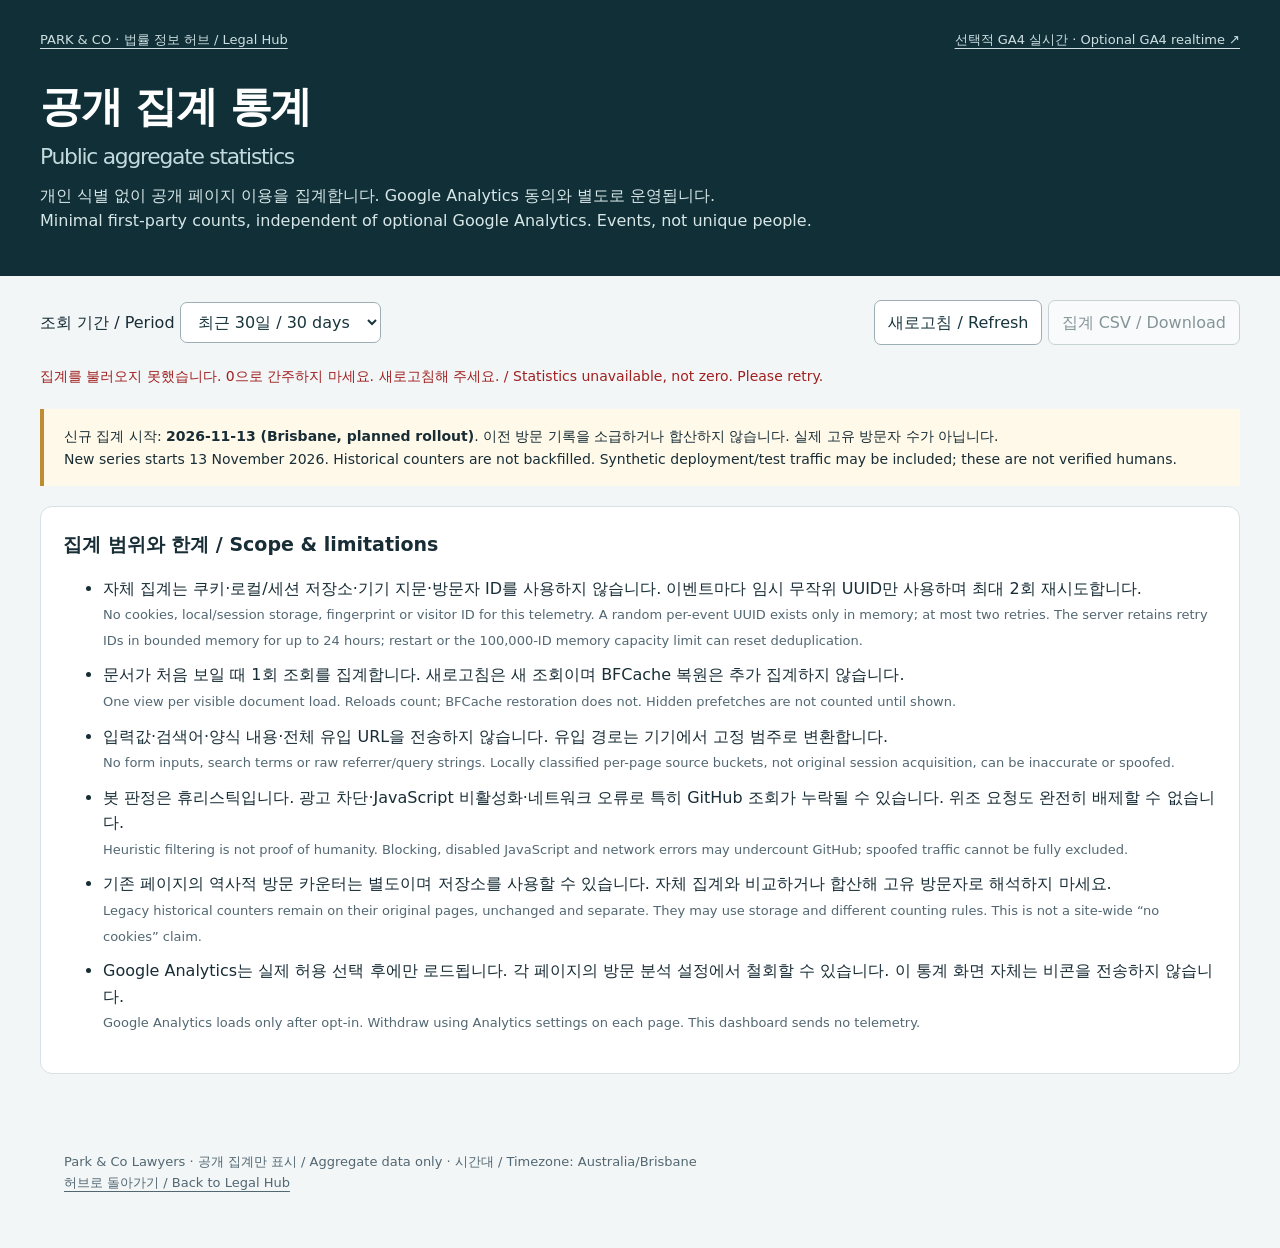
==== analytics/index.html @ 556d4038 "Add private aggregate telemetry and bilingual public statistics" ====
<!doctype html>
<html lang="ko"><head><meta charset="utf-8"><meta name="viewport" content="width=device-width,initial-scale=1"><meta name="robots" content="noindex"><meta name="referrer" content="no-referrer"><title>공개 집계 통계 | Park & Co Public Statistics</title><style>
:root{font:16px/1.6 system-ui,-apple-system,sans-serif;color:#182d36;background:#f3f6f7;--teal:#126658;--muted:#526772}*{box-sizing:border-box}body{margin:0}header{background:#102f37;color:#fff;padding:30px max(24px,calc((100vw - 1200px)/2)) 42px}a{color:inherit;text-underline-offset:4px}header nav{display:flex;justify-content:space-between;gap:20px;font-size:13px;color:#cedfe2}h1{font-size:clamp(27px,4vw,42px);line-height:1.25;margin:30px 0 12px;letter-spacing:-.03em}h1 small{display:block;font-weight:400;font-size:.52em;color:#c3dbdf;margin-top:10px}header p{max-width:900px;color:#d7e7e8;margin:0}main{max-width:1248px;margin:auto;padding:24px}h2{font-size:19px;margin:0 0 16px}h3{font-size:17px}.toolbar{display:flex;flex-wrap:wrap;justify-content:space-between;align-items:center;gap:12px;margin-bottom:20px}select,button{font:inherit;border:1px solid #9dafb5;border-radius:7px;padding:9px 13px;background:white;color:#18353c;cursor:pointer}button:disabled{opacity:.5;cursor:default}:focus-visible{outline:3px solid #168bca;outline-offset:3px}.status{color:var(--muted);font-size:14px;min-height:24px}.cards{display:grid;grid-template-columns:repeat(4,1fr);gap:16px}.card,.panel{background:white;border:1px solid #d7e2e6;border-radius:12px;padding:22px}.card .label{font-size:14px;min-height:44px}.en{display:block;color:var(--muted);font-size:12px}.metric{font-variant-numeric:tabular-nums;font-size:36px;font-weight:750;line-height:1.4;color:var(--teal);margin:10px 0}.card p{font-size:12px;color:var(--muted);margin:0}.panel{margin-top:20px}.grid{display:grid;grid-template-columns:1fr 1fr;gap:20px}.notice{border-left:4px solid #be8c31;background:#fff9e9;padding:16px 20px;font-size:14px;margin:20px 0}.table-wrap{overflow:auto}table{border-collapse:collapse;width:100%;font-size:13px}caption{text-align:left;color:var(--muted);padding:0 0 12px}th,td{padding:10px 9px;text-align:left;border-bottom:1px solid #e2e9ec;overflow-wrap:anywhere}th{color:#38535c;background:#f6f9fa}td:last-child,th:last-child{text-align:right;font-variant-numeric:tabular-nums}svg{width:100%;height:210px;display:block}details{margin-top:18px}summary{cursor:pointer;font-weight:650}li{margin:10px 0}.empty{padding:22px;color:var(--muted)}footer{max-width:1200px;margin:30px auto;padding:24px;color:var(--muted);font-size:13px}.subtle{font-size:13px;color:var(--muted)}.error{color:#a02020}#data[hidden]{display:none}@media(max-width:800px){.cards{grid-template-columns:1fr 1fr}.grid{grid-template-columns:1fr}main{padding:16px}.card,.panel{padding:17px}}@media(max-width:440px){.cards{gap:10px}.metric{font-size:30px}.card .label{min-height:60px}header{padding:24px 18px 32px}header nav{flex-direction:column;gap:8px}}
</style></head><body><header><nav><a href="/">PARK & CO · 법률 정보 허브 / Legal Hub</a><a href="https://analytics.google.com/analytics/web/#/p564220236/realtime/overview" target="_blank" rel="noopener noreferrer">선택적 GA4 실시간 · Optional GA4 realtime ↗</a></nav><h1>공개 집계 통계<small>Public aggregate statistics</small></h1><p>개인 식별 없이 공개 페이지 이용을 집계합니다. Google Analytics 동의와 별도로 운영됩니다.<br>Minimal first-party counts, independent of optional Google Analytics. Events, not unique people.</p></header><main><div class="toolbar"><label for="days">조회 기간 / Period <select id="days"><option value="7">최근 7일 / 7 days</option><option value="30" selected>최근 30일 / 30 days</option><option value="90">최근 90일 / 90 days</option></select></label><div><button id="refresh">새로고침 / Refresh</button> <button id="csv" disabled>집계 CSV / Download</button></div></div><p id="status" class="status" role="status" aria-live="polite">집계 불러오는 중… / Loading statistics…</p><div class="notice">신규 집계 시작: <strong id="started">2026-11-13 (Brisbane, planned rollout)</strong>. 이전 방문 기록을 소급하거나 합산하지 않습니다. 실제 고유 방문자 수가 아닙니다.<br>New series starts 13 November 2026. Historical counters are not backfilled. Synthetic deployment/test traffic may be included; these are not verified humans.</div><div id="data" hidden><section class="cards" aria-label="주요 집계 / Key counts"><article class="card"><div class="label">전체 비콘 수신<span class="en">Total beacon requests received</span></div><div id="raw" class="metric">0</div><p>중복·거절·봇 포함 / Includes duplicates, rejected requests and bots</p></article><article class="card"><div class="label">봇 제외 브라우저 조회<span class="en">Estimated human views, not uniques</span></div><div id="views" class="metric">0</div><p>수락된 page_view 중 알려진 봇·의심 자동화 제외 / Heuristic, not human verification</p></article><article class="card"><div class="label">중복 요청<span class="en">Duplicate retry requests</span></div><div id="duplicates" class="metric">0</div><p>동일 이벤트 ID / Same event ID; memory-based deduplication</p></article><article class="card"><div class="label">공식 문의 링크 클릭<span class="en">Accepted browser contact clicks</span></div><div id="contacts" class="metric">0</div><p>봇 제외 클릭, 문의 접수 건수 아님 / Clicks, not submitted enquiries</p></article></section><section class="panel"><h2>일별 브라우저 조회 / Daily browser views</h2><div id="chart"></div><div class="table-wrap" id="daily"></div></section><div class="grid"><section class="panel"><h2>유입 경로 / Traffic channels</h2><div class="table-wrap" id="channels"></div></section><section class="panel"><h2>사이트 / Sites</h2><div class="table-wrap" id="sites"></div></section></div><section class="panel"><h2>도구별 이용 / Tool usage</h2><div class="table-wrap" id="tools"></div></section><section class="panel"><h2>FAQ 서버 HTML 응답 / FAQ server HTML responses</h2><p>브라우저 비콘과 <strong>별도 지표</strong>입니다. 두 수치를 절대 합산하지 않습니다. GitHub Pages 서버 응답은 포함하지 않습니다.<br><span class="subtle">Separate from browser views. Never add them together. Covers FAQ only, including responses without JavaScript; responses do not prove a person read a page.</span></p><div class="table-wrap" id="server"></div></section><section class="panel"><h2>수신 품질 및 선택 / Receipt quality & choices</h2><div class="grid"><div class="table-wrap" id="quality"></div><div class="table-wrap" id="choices"></div></div><p class="subtle">봇 분류 수신 건수에는 거절·중복 요청도 포함됩니다. 동의 선택은 버튼 이벤트이며 고유 사용자나 법적 동의 증거가 아닙니다.<br>Bot-class receipt counts include rejected and duplicate requests. Choice counts are UI events, not people or evidence of legal consent.</p></section></div><section class="panel"><h2>집계 범위와 한계 / Scope & limitations</h2><ul><li>자체 집계는 쿠키·로컬/세션 저장소·기기 지문·방문자 ID를 사용하지 않습니다. 이벤트마다 임시 무작위 UUID만 사용하며 최대 2회 재시도합니다.<br><span class="subtle">No cookies, local/session storage, fingerprint or visitor ID for this telemetry. A random per-event UUID exists only in memory; at most two retries. The server retains retry IDs in bounded memory for up to 24 hours; restart or the 100,000-ID memory capacity limit can reset deduplication.</span></li><li>문서가 처음 보일 때 1회 조회를 집계합니다. 새로고침은 새 조회이며 BFCache 복원은 추가 집계하지 않습니다.<br><span class="subtle">One view per visible document load. Reloads count; BFCache restoration does not. Hidden prefetches are not counted until shown.</span></li><li>입력값·검색어·양식 내용·전체 유입 URL을 전송하지 않습니다. 유입 경로는 기기에서 고정 범주로 변환합니다.<br><span class="subtle">No form inputs, search terms or raw referrer/query strings. Locally classified per-page source buckets, not original session acquisition, can be inaccurate or spoofed.</span></li><li>봇 판정은 휴리스틱입니다. 광고 차단·JavaScript 비활성화·네트워크 오류로 특히 GitHub 조회가 누락될 수 있습니다. 위조 요청도 완전히 배제할 수 없습니다.<br><span class="subtle">Heuristic filtering is not proof of humanity. Blocking, disabled JavaScript and network errors may undercount GitHub; spoofed traffic cannot be fully excluded.</span></li><li>기존 페이지의 역사적 방문 카운터는 별도이며 저장소를 사용할 수 있습니다. 자체 집계와 비교하거나 합산해 고유 방문자로 해석하지 마세요.<br><span class="subtle">Legacy historical counters remain on their original pages, unchanged and separate. They may use storage and different counting rules. This is not a site-wide “no cookies” claim.</span></li><li>Google Analytics는 실제 허용 선택 후에만 로드됩니다. 각 페이지의 방문 분석 설정에서 철회할 수 있습니다. 이 통계 화면 자체는 비콘을 전송하지 않습니다.<br><span class="subtle">Google Analytics loads only after opt-in. Withdraw using Analytics settings on each page. This dashboard sends no telemetry.</span></li></ul></section></main><footer>Park & Co Lawyers · 공개 집계만 표시 / Aggregate data only · 시간대 / Timezone: Australia/Brisbane<br><a href="/">허브로 돌아가기 / Back to Legal Hub</a></footer><script>
(function(){'use strict';var endpoint='https://faq.immispecialist.com/metrics/v1/summary', latest=null,serial=0;
var names={github_hub:'GitHub 법률 허브 / GitHub Legal Hub',faq:'FAQ 포털 / FAQ Portal',legal_hub:'법률 허브 / Legal Hub',sources_registry:'출처 레지스트리 / Sources Registry',public_faq:'공식 FAQ / Public FAQ',direct:'직접·출처 없음 / Direct / unknown',google:'Google', 'naver-search':'네이버 검색 / Naver Search','naver-cafe':'네이버 카페 / Naver Cafe',kakaotalk:'카카오톡 / KakaoTalk','threads-ig':'Threads / Instagram',youtube:'YouTube','faq-portal':'FAQ 포털 / FAQ Portal','parkco-hub':'Park & Co Hub','parkco-sites':'Park & Co Sites','other-web':'기타 웹 / Other web',known_bot:'알려진 봇 / Known bot',suspected_automation:'의심 자동화 / Suspected automation',unclassified_browser:'미분류 브라우저 / Unclassified browser'};
function el(id){return document.getElementById(id)}function num(n){return Number(n||0).toLocaleString('en-AU')}function sum(rows){return rows.reduce(function(a,r){return a+Number(r.count||0)},0)}function grouped(rows,key){var o={};rows.forEach(function(r){var k=r[key]||'(none)';o[k]=(o[k]||0)+Number(r.count||0)});return Object.keys(o).sort(function(a,b){return o[b]-o[a]}).map(function(k){return [names[k]||k,o[k]]})}
function table(id,headers,rows){var host=el(id);host.replaceChildren();if(!rows.length){var empty=document.createElement('p');empty.className='empty';empty.textContent='해당 기간 기록 없음 / No records for this period';host.appendChild(empty);return}var t=document.createElement('table'),head=t.createTHead().insertRow();headers.forEach(function(h){var th=document.createElement('th');th.scope='col';th.textContent=h;head.appendChild(th)});var b=t.createTBody();rows.forEach(function(row){var tr=b.insertRow();row.forEach(function(v){var c=tr.insertCell();c.textContent=typeof v==='number'?num(v):v})});host.appendChild(t)}
function draw(rows){var host=el('chart');host.replaceChildren();if(!rows.length)return;var ns='http://www.w3.org/2000/svg',svg=document.createElementNS(ns,'svg');svg.setAttribute('viewBox','0 0 1000 200');svg.setAttribute('role','img');svg.setAttribute('aria-label','일별 브라우저 조회 막대 그래프. 같은 데이터가 아래 표에 있습니다. Daily views; equivalent data in the table below.');var max=Math.max(1,...rows.map(function(r){return r[1]})),w=960/rows.length;rows.forEach(function(r,i){var rect=document.createElementNS(ns,'rect');rect.setAttribute('x',20+i*w);rect.setAttribute('y',175-r[1]/max*150);rect.setAttribute('width',Math.max(2,w-4));rect.setAttribute('height',Math.max(1,r[1]/max*150));rect.setAttribute('fill','#167867');var title=document.createElementNS(ns,'title');title.textContent=r[0]+': '+r[1];rect.appendChild(title);svg.appendChild(rect)});host.appendChild(svg)}
function render(d){if(!d||d.ok!==true||d.v!==1||!d.totals||!Array.isArray(d.events)||!Array.isArray(d.server_responses))throw Error('Invalid summary');latest=d;if(d.collection_started_at)el('started').textContent=d.collection_started_at+' (Brisbane)';var browser=d.events.filter(function(r){return r.bot_class==='unclassified_browser'}),views=browser.filter(function(r){return r.kind==='page_view'}),contacts=browser.filter(function(r){return r.kind==='contact_click'});el('raw').textContent=num(d.totals.raw_received);el('views').textContent=num(sum(views));el('duplicates').textContent=num(d.totals.duplicate);el('contacts').textContent=num(sum(contacts));var dayMap={};views.forEach(function(r){dayMap[r.day]=(dayMap[r.day]||0)+r.count});var days=[];for(var date=new Date(d.start_date+'T00:00:00Z'),end=new Date(d.end_date+'T00:00:00Z');date<=end;date.setUTCDate(date.getUTCDate()+1)){var key=date.toISOString().slice(0,10);days.push([key,dayMap[key]||0])}table('daily',['날짜 / Date','브라우저 조회 / Browser views'],days);draw(days);table('channels',['경로 / Channel','조회 / Views'],grouped(views,'channel'));table('sites',['사이트 / Site','조회 / Views'],grouped(views,'site_id'));table('tools',['도구 / Tool','조회 / Views'],grouped(views,'tool_id'));table('server',['분류 / Classification','FAQ 응답 / Responses'],grouped(d.server_responses,'bot_class'));table('quality',['지표 / Metric','요청 / Requests'],[['전체 수신 / Raw received',d.totals.raw_received],['수락 / Accepted (all classes)',d.totals.accepted],['알려진 봇 / Known bot',d.totals.known_bot],['의심 자동화 / Suspected automation',d.totals.suspected_automation],['미분류 브라우저 / Unclassified browser',d.totals.unclassified_browser],['거절 / Rejected',d.totals.rejected],['제한 / Rate limited',d.totals.rate_limited]]);table('choices',['실제 선택 / Explicit choices','브라우저 이벤트 / Events'],[['허용 / Accepted',sum(browser.filter(function(r){return r.kind==='consent_choice'&&r.choice==='accepted'}))],['거부·철회 / Declined or withdrawn',sum(browser.filter(function(r){return r.kind==='consent_choice'&&r.choice==='declined'}))]]);el('data').hidden=false;el('csv').disabled=false;el('status').className='status';el('status').textContent=d.start_date+' → '+d.end_date+' · '+d.timezone+' · 최신 수신 집계 / Latest received aggregates'+(Number(d.totals.raw_received)===0?' · 아직 비콘 수신 없음 / No beacon receipts yet':'')}
async function load(){var ticket=++serial;el('status').className='status';el('status').textContent='집계 불러오는 중… / Loading statistics…';el('data').hidden=true;el('csv').disabled=true;try{var r=await fetch(endpoint+'?days='+el('days').value,{credentials:'omit',referrerPolicy:'no-referrer',cache:'no-store'});if(!r.ok)throw Error('HTTP '+r.status);var d=await r.json();if(ticket===serial)render(d)}catch(e){if(ticket===serial){el('status').className='status error';el('status').textContent='집계를 불러오지 못했습니다. 0으로 간주하지 마세요. 새로고침해 주세요. / Statistics unavailable, not zero. Please retry.'}}}
el('days').addEventListener('change',load);el('refresh').addEventListener('click',load);el('csv').addEventListener('click',function(){if(!latest)return;var rows=[['series','day','site_id','tool_id','page_path','kind','channel','target_category','choice','bot_class','count']];latest.events.forEach(function(r){rows.push(['beacon',r.day,r.site_id,r.tool_id,r.page_path,r.kind,r.channel,r.target_category,r.choice,r.bot_class,r.count])});latest.server_responses.forEach(function(r){rows.push(['faq_server_response',r.day,'faq','public_faq',r.page_path,'html_response','','','',r.bot_class,r.count])});var csv=rows.map(function(r){return r.map(function(v){return '"'+String(v==null?'':v).replace(/"/g,'""')+'"'}).join(',')}).join('\r\n');var url=URL.createObjectURL(new Blob(['\ufeff'+csv],{type:'text/csv;charset=utf-8'})),a=document.createElement('a');a.href=url;a.download='parkco-aggregates-'+latest.start_date+'-'+latest.end_date+'.csv';a.click();setTimeout(function(){URL.revokeObjectURL(url)},1000)});load();})();
</script></body></html>
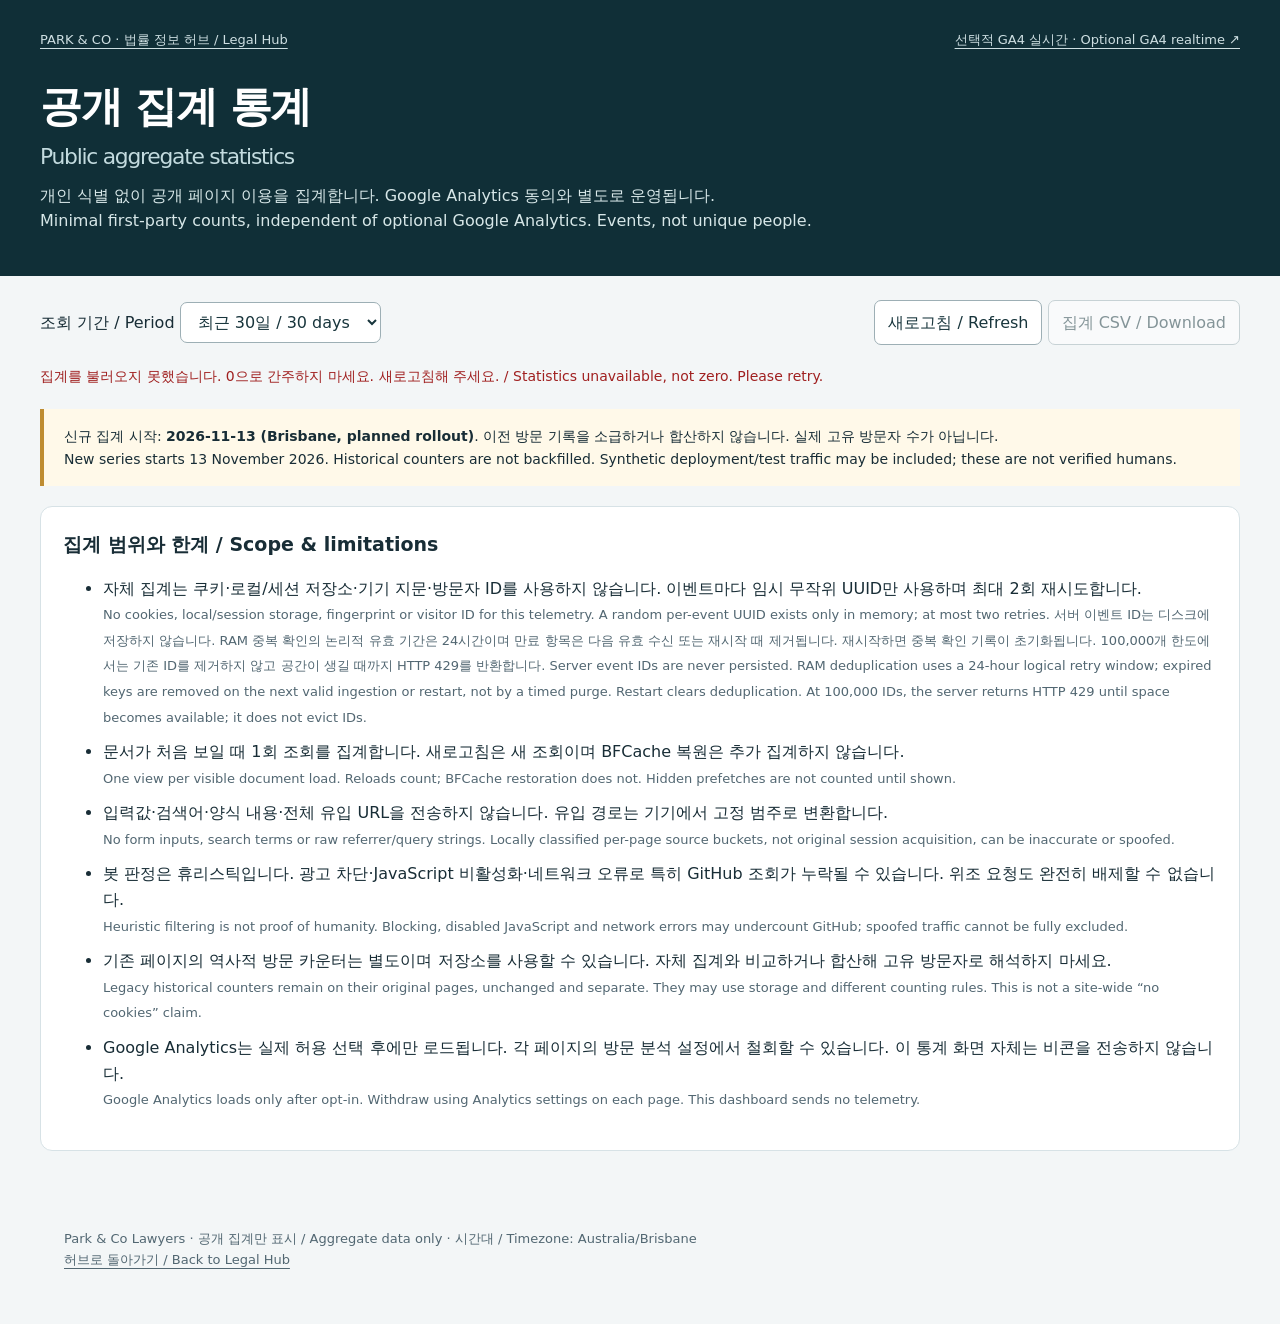
==== commit 78569cbc: "Clarify logical dedup window and capacity rejection" ====
--- a/analytics/index.html
+++ b/analytics/index.html
@@ -1,7 +1,7 @@
 <!doctype html>
 <html lang="ko"><head><meta charset="utf-8"><meta name="viewport" content="width=device-width,initial-scale=1"><meta name="robots" content="noindex"><meta name="referrer" content="no-referrer"><title>공개 집계 통계 | Park & Co Public Statistics</title><style>
 :root{font:16px/1.6 system-ui,-apple-system,sans-serif;color:#182d36;background:#f3f6f7;--teal:#126658;--muted:#526772}*{box-sizing:border-box}body{margin:0}header{background:#102f37;color:#fff;padding:30px max(24px,calc((100vw - 1200px)/2)) 42px}a{color:inherit;text-underline-offset:4px}header nav{display:flex;justify-content:space-between;gap:20px;font-size:13px;color:#cedfe2}h1{font-size:clamp(27px,4vw,42px);line-height:1.25;margin:30px 0 12px;letter-spacing:-.03em}h1 small{display:block;font-weight:400;font-size:.52em;color:#c3dbdf;margin-top:10px}header p{max-width:900px;color:#d7e7e8;margin:0}main{max-width:1248px;margin:auto;padding:24px}h2{font-size:19px;margin:0 0 16px}h3{font-size:17px}.toolbar{display:flex;flex-wrap:wrap;justify-content:space-between;align-items:center;gap:12px;margin-bottom:20px}select,button{font:inherit;border:1px solid #9dafb5;border-radius:7px;padding:9px 13px;background:white;color:#18353c;cursor:pointer}button:disabled{opacity:.5;cursor:default}:focus-visible{outline:3px solid #168bca;outline-offset:3px}.status{color:var(--muted);font-size:14px;min-height:24px}.cards{display:grid;grid-template-columns:repeat(4,1fr);gap:16px}.card,.panel{background:white;border:1px solid #d7e2e6;border-radius:12px;padding:22px}.card .label{font-size:14px;min-height:44px}.en{display:block;color:var(--muted);font-size:12px}.metric{font-variant-numeric:tabular-nums;font-size:36px;font-weight:750;line-height:1.4;color:var(--teal);margin:10px 0}.card p{font-size:12px;color:var(--muted);margin:0}.panel{margin-top:20px}.grid{display:grid;grid-template-columns:1fr 1fr;gap:20px}.notice{border-left:4px solid #be8c31;background:#fff9e9;padding:16px 20px;font-size:14px;margin:20px 0}.table-wrap{overflow:auto}table{border-collapse:collapse;width:100%;font-size:13px}caption{text-align:left;color:var(--muted);padding:0 0 12px}th,td{padding:10px 9px;text-align:left;border-bottom:1px solid #e2e9ec;overflow-wrap:anywhere}th{color:#38535c;background:#f6f9fa}td:last-child,th:last-child{text-align:right;font-variant-numeric:tabular-nums}svg{width:100%;height:210px;display:block}details{margin-top:18px}summary{cursor:pointer;font-weight:650}li{margin:10px 0}.empty{padding:22px;color:var(--muted)}footer{max-width:1200px;margin:30px auto;padding:24px;color:var(--muted);font-size:13px}.subtle{font-size:13px;color:var(--muted)}.error{color:#a02020}#data[hidden]{display:none}@media(max-width:800px){.cards{grid-template-columns:1fr 1fr}.grid{grid-template-columns:1fr}main{padding:16px}.card,.panel{padding:17px}}@media(max-width:440px){.cards{gap:10px}.metric{font-size:30px}.card .label{min-height:60px}header{padding:24px 18px 32px}header nav{flex-direction:column;gap:8px}}
-</style></head><body><header><nav><a href="/">PARK & CO · 법률 정보 허브 / Legal Hub</a><a href="https://analytics.google.com/analytics/web/#/p564220236/realtime/overview" target="_blank" rel="noopener noreferrer">선택적 GA4 실시간 · Optional GA4 realtime ↗</a></nav><h1>공개 집계 통계<small>Public aggregate statistics</small></h1><p>개인 식별 없이 공개 페이지 이용을 집계합니다. Google Analytics 동의와 별도로 운영됩니다.<br>Minimal first-party counts, independent of optional Google Analytics. Events, not unique people.</p></header><main><div class="toolbar"><label for="days">조회 기간 / Period <select id="days"><option value="7">최근 7일 / 7 days</option><option value="30" selected>최근 30일 / 30 days</option><option value="90">최근 90일 / 90 days</option></select></label><div><button id="refresh">새로고침 / Refresh</button> <button id="csv" disabled>집계 CSV / Download</button></div></div><p id="status" class="status" role="status" aria-live="polite">집계 불러오는 중… / Loading statistics…</p><div class="notice">신규 집계 시작: <strong id="started">2026-11-13 (Brisbane, planned rollout)</strong>. 이전 방문 기록을 소급하거나 합산하지 않습니다. 실제 고유 방문자 수가 아닙니다.<br>New series starts 13 November 2026. Historical counters are not backfilled. Synthetic deployment/test traffic may be included; these are not verified humans.</div><div id="data" hidden><section class="cards" aria-label="주요 집계 / Key counts"><article class="card"><div class="label">전체 비콘 수신<span class="en">Total beacon requests received</span></div><div id="raw" class="metric">0</div><p>중복·거절·봇 포함 / Includes duplicates, rejected requests and bots</p></article><article class="card"><div class="label">봇 제외 브라우저 조회<span class="en">Estimated human views, not uniques</span></div><div id="views" class="metric">0</div><p>수락된 page_view 중 알려진 봇·의심 자동화 제외 / Heuristic, not human verification</p></article><article class="card"><div class="label">중복 요청<span class="en">Duplicate retry requests</span></div><div id="duplicates" class="metric">0</div><p>동일 이벤트 ID / Same event ID; memory-based deduplication</p></article><article class="card"><div class="label">공식 문의 링크 클릭<span class="en">Accepted browser contact clicks</span></div><div id="contacts" class="metric">0</div><p>봇 제외 클릭, 문의 접수 건수 아님 / Clicks, not submitted enquiries</p></article></section><section class="panel"><h2>일별 브라우저 조회 / Daily browser views</h2><div id="chart"></div><div class="table-wrap" id="daily"></div></section><div class="grid"><section class="panel"><h2>유입 경로 / Traffic channels</h2><div class="table-wrap" id="channels"></div></section><section class="panel"><h2>사이트 / Sites</h2><div class="table-wrap" id="sites"></div></section></div><section class="panel"><h2>도구별 이용 / Tool usage</h2><div class="table-wrap" id="tools"></div></section><section class="panel"><h2>FAQ 서버 HTML 응답 / FAQ server HTML responses</h2><p>브라우저 비콘과 <strong>별도 지표</strong>입니다. 두 수치를 절대 합산하지 않습니다. GitHub Pages 서버 응답은 포함하지 않습니다.<br><span class="subtle">Separate from browser views. Never add them together. Covers FAQ only, including responses without JavaScript; responses do not prove a person read a page.</span></p><div class="table-wrap" id="server"></div></section><section class="panel"><h2>수신 품질 및 선택 / Receipt quality & choices</h2><div class="grid"><div class="table-wrap" id="quality"></div><div class="table-wrap" id="choices"></div></div><p class="subtle">봇 분류 수신 건수에는 거절·중복 요청도 포함됩니다. 동의 선택은 버튼 이벤트이며 고유 사용자나 법적 동의 증거가 아닙니다.<br>Bot-class receipt counts include rejected and duplicate requests. Choice counts are UI events, not people or evidence of legal consent.</p></section></div><section class="panel"><h2>집계 범위와 한계 / Scope & limitations</h2><ul><li>자체 집계는 쿠키·로컬/세션 저장소·기기 지문·방문자 ID를 사용하지 않습니다. 이벤트마다 임시 무작위 UUID만 사용하며 최대 2회 재시도합니다.<br><span class="subtle">No cookies, local/session storage, fingerprint or visitor ID for this telemetry. A random per-event UUID exists only in memory; at most two retries. The server retains retry IDs in bounded memory for up to 24 hours; restart or the 100,000-ID memory capacity limit can reset deduplication.</span></li><li>문서가 처음 보일 때 1회 조회를 집계합니다. 새로고침은 새 조회이며 BFCache 복원은 추가 집계하지 않습니다.<br><span class="subtle">One view per visible document load. Reloads count; BFCache restoration does not. Hidden prefetches are not counted until shown.</span></li><li>입력값·검색어·양식 내용·전체 유입 URL을 전송하지 않습니다. 유입 경로는 기기에서 고정 범주로 변환합니다.<br><span class="subtle">No form inputs, search terms or raw referrer/query strings. Locally classified per-page source buckets, not original session acquisition, can be inaccurate or spoofed.</span></li><li>봇 판정은 휴리스틱입니다. 광고 차단·JavaScript 비활성화·네트워크 오류로 특히 GitHub 조회가 누락될 수 있습니다. 위조 요청도 완전히 배제할 수 없습니다.<br><span class="subtle">Heuristic filtering is not proof of humanity. Blocking, disabled JavaScript and network errors may undercount GitHub; spoofed traffic cannot be fully excluded.</span></li><li>기존 페이지의 역사적 방문 카운터는 별도이며 저장소를 사용할 수 있습니다. 자체 집계와 비교하거나 합산해 고유 방문자로 해석하지 마세요.<br><span class="subtle">Legacy historical counters remain on their original pages, unchanged and separate. They may use storage and different counting rules. This is not a site-wide “no cookies” claim.</span></li><li>Google Analytics는 실제 허용 선택 후에만 로드됩니다. 각 페이지의 방문 분석 설정에서 철회할 수 있습니다. 이 통계 화면 자체는 비콘을 전송하지 않습니다.<br><span class="subtle">Google Analytics loads only after opt-in. Withdraw using Analytics settings on each page. This dashboard sends no telemetry.</span></li></ul></section></main><footer>Park & Co Lawyers · 공개 집계만 표시 / Aggregate data only · 시간대 / Timezone: Australia/Brisbane<br><a href="/">허브로 돌아가기 / Back to Legal Hub</a></footer><script>
+</style></head><body><header><nav><a href="/">PARK & CO · 법률 정보 허브 / Legal Hub</a><a href="https://analytics.google.com/analytics/web/#/p564220236/realtime/overview" target="_blank" rel="noopener noreferrer">선택적 GA4 실시간 · Optional GA4 realtime ↗</a></nav><h1>공개 집계 통계<small>Public aggregate statistics</small></h1><p>개인 식별 없이 공개 페이지 이용을 집계합니다. Google Analytics 동의와 별도로 운영됩니다.<br>Minimal first-party counts, independent of optional Google Analytics. Events, not unique people.</p></header><main><div class="toolbar"><label for="days">조회 기간 / Period <select id="days"><option value="7">최근 7일 / 7 days</option><option value="30" selected>최근 30일 / 30 days</option><option value="90">최근 90일 / 90 days</option></select></label><div><button id="refresh">새로고침 / Refresh</button> <button id="csv" disabled>집계 CSV / Download</button></div></div><p id="status" class="status" role="status" aria-live="polite">집계 불러오는 중… / Loading statistics…</p><div class="notice">신규 집계 시작: <strong id="started">2026-11-13 (Brisbane, planned rollout)</strong>. 이전 방문 기록을 소급하거나 합산하지 않습니다. 실제 고유 방문자 수가 아닙니다.<br>New series starts 13 November 2026. Historical counters are not backfilled. Synthetic deployment/test traffic may be included; these are not verified humans.</div><div id="data" hidden><section class="cards" aria-label="주요 집계 / Key counts"><article class="card"><div class="label">전체 비콘 수신<span class="en">Total beacon requests received</span></div><div id="raw" class="metric">0</div><p>중복·거절·봇 포함 / Includes duplicates, rejected requests and bots</p></article><article class="card"><div class="label">봇 제외 브라우저 조회<span class="en">Estimated human views, not uniques</span></div><div id="views" class="metric">0</div><p>수락된 page_view 중 알려진 봇·의심 자동화 제외 / Heuristic, not human verification</p></article><article class="card"><div class="label">중복 요청<span class="en">Duplicate retry requests</span></div><div id="duplicates" class="metric">0</div><p>동일 이벤트 ID / Same event ID; memory-based deduplication</p></article><article class="card"><div class="label">공식 문의 링크 클릭<span class="en">Accepted browser contact clicks</span></div><div id="contacts" class="metric">0</div><p>봇 제외 클릭, 문의 접수 건수 아님 / Clicks, not submitted enquiries</p></article></section><section class="panel"><h2>일별 브라우저 조회 / Daily browser views</h2><div id="chart"></div><div class="table-wrap" id="daily"></div></section><div class="grid"><section class="panel"><h2>유입 경로 / Traffic channels</h2><div class="table-wrap" id="channels"></div></section><section class="panel"><h2>사이트 / Sites</h2><div class="table-wrap" id="sites"></div></section></div><section class="panel"><h2>도구별 이용 / Tool usage</h2><div class="table-wrap" id="tools"></div></section><section class="panel"><h2>FAQ 서버 HTML 응답 / FAQ server HTML responses</h2><p>브라우저 비콘과 <strong>별도 지표</strong>입니다. 두 수치를 절대 합산하지 않습니다. GitHub Pages 서버 응답은 포함하지 않습니다.<br><span class="subtle">Separate from browser views. Never add them together. Covers FAQ only, including responses without JavaScript; responses do not prove a person read a page.</span></p><div class="table-wrap" id="server"></div></section><section class="panel"><h2>수신 품질 및 선택 / Receipt quality & choices</h2><div class="grid"><div class="table-wrap" id="quality"></div><div class="table-wrap" id="choices"></div></div><p class="subtle">봇 분류 수신 건수에는 거절·중복 요청도 포함됩니다. 동의 선택은 버튼 이벤트이며 고유 사용자나 법적 동의 증거가 아닙니다.<br>Bot-class receipt counts include rejected and duplicate requests. Choice counts are UI events, not people or evidence of legal consent.</p></section></div><section class="panel"><h2>집계 범위와 한계 / Scope & limitations</h2><ul><li>자체 집계는 쿠키·로컬/세션 저장소·기기 지문·방문자 ID를 사용하지 않습니다. 이벤트마다 임시 무작위 UUID만 사용하며 최대 2회 재시도합니다.<br><span class="subtle">No cookies, local/session storage, fingerprint or visitor ID for this telemetry. A random per-event UUID exists only in memory; at most two retries. 서버 이벤트 ID는 디스크에 저장하지 않습니다. RAM 중복 확인의 논리적 유효 기간은 24시간이며 만료 항목은 다음 유효 수신 또는 재시작 때 제거됩니다. 재시작하면 중복 확인 기록이 초기화됩니다. 100,000개 한도에서는 기존 ID를 제거하지 않고 공간이 생길 때까지 HTTP 429를 반환합니다. Server event IDs are never persisted. RAM deduplication uses a 24-hour logical retry window; expired keys are removed on the next valid ingestion or restart, not by a timed purge. Restart clears deduplication. At 100,000 IDs, the server returns HTTP 429 until space becomes available; it does not evict IDs.</span></li><li>문서가 처음 보일 때 1회 조회를 집계합니다. 새로고침은 새 조회이며 BFCache 복원은 추가 집계하지 않습니다.<br><span class="subtle">One view per visible document load. Reloads count; BFCache restoration does not. Hidden prefetches are not counted until shown.</span></li><li>입력값·검색어·양식 내용·전체 유입 URL을 전송하지 않습니다. 유입 경로는 기기에서 고정 범주로 변환합니다.<br><span class="subtle">No form inputs, search terms or raw referrer/query strings. Locally classified per-page source buckets, not original session acquisition, can be inaccurate or spoofed.</span></li><li>봇 판정은 휴리스틱입니다. 광고 차단·JavaScript 비활성화·네트워크 오류로 특히 GitHub 조회가 누락될 수 있습니다. 위조 요청도 완전히 배제할 수 없습니다.<br><span class="subtle">Heuristic filtering is not proof of humanity. Blocking, disabled JavaScript and network errors may undercount GitHub; spoofed traffic cannot be fully excluded.</span></li><li>기존 페이지의 역사적 방문 카운터는 별도이며 저장소를 사용할 수 있습니다. 자체 집계와 비교하거나 합산해 고유 방문자로 해석하지 마세요.<br><span class="subtle">Legacy historical counters remain on their original pages, unchanged and separate. They may use storage and different counting rules. This is not a site-wide “no cookies” claim.</span></li><li>Google Analytics는 실제 허용 선택 후에만 로드됩니다. 각 페이지의 방문 분석 설정에서 철회할 수 있습니다. 이 통계 화면 자체는 비콘을 전송하지 않습니다.<br><span class="subtle">Google Analytics loads only after opt-in. Withdraw using Analytics settings on each page. This dashboard sends no telemetry.</span></li></ul></section></main><footer>Park & Co Lawyers · 공개 집계만 표시 / Aggregate data only · 시간대 / Timezone: Australia/Brisbane<br><a href="/">허브로 돌아가기 / Back to Legal Hub</a></footer><script>
 (function(){'use strict';var endpoint='https://faq.immispecialist.com/metrics/v1/summary', latest=null,serial=0;
 var names={github_hub:'GitHub 법률 허브 / GitHub Legal Hub',faq:'FAQ 포털 / FAQ Portal',legal_hub:'법률 허브 / Legal Hub',sources_registry:'출처 레지스트리 / Sources Registry',public_faq:'공식 FAQ / Public FAQ',direct:'직접·출처 없음 / Direct / unknown',google:'Google', 'naver-search':'네이버 검색 / Naver Search','naver-cafe':'네이버 카페 / Naver Cafe',kakaotalk:'카카오톡 / KakaoTalk','threads-ig':'Threads / Instagram',youtube:'YouTube','faq-portal':'FAQ 포털 / FAQ Portal','parkco-hub':'Park & Co Hub','parkco-sites':'Park & Co Sites','other-web':'기타 웹 / Other web',known_bot:'알려진 봇 / Known bot',suspected_automation:'의심 자동화 / Suspected automation',unclassified_browser:'미분류 브라우저 / Unclassified browser'};
 function el(id){return document.getElementById(id)}function num(n){return Number(n||0).toLocaleString('en-AU')}function sum(rows){return rows.reduce(function(a,r){return a+Number(r.count||0)},0)}function grouped(rows,key){var o={};rows.forEach(function(r){var k=r[key]||'(none)';o[k]=(o[k]||0)+Number(r.count||0)});return Object.keys(o).sort(function(a,b){return o[b]-o[a]}).map(function(k){return [names[k]||k,o[k]]})}
